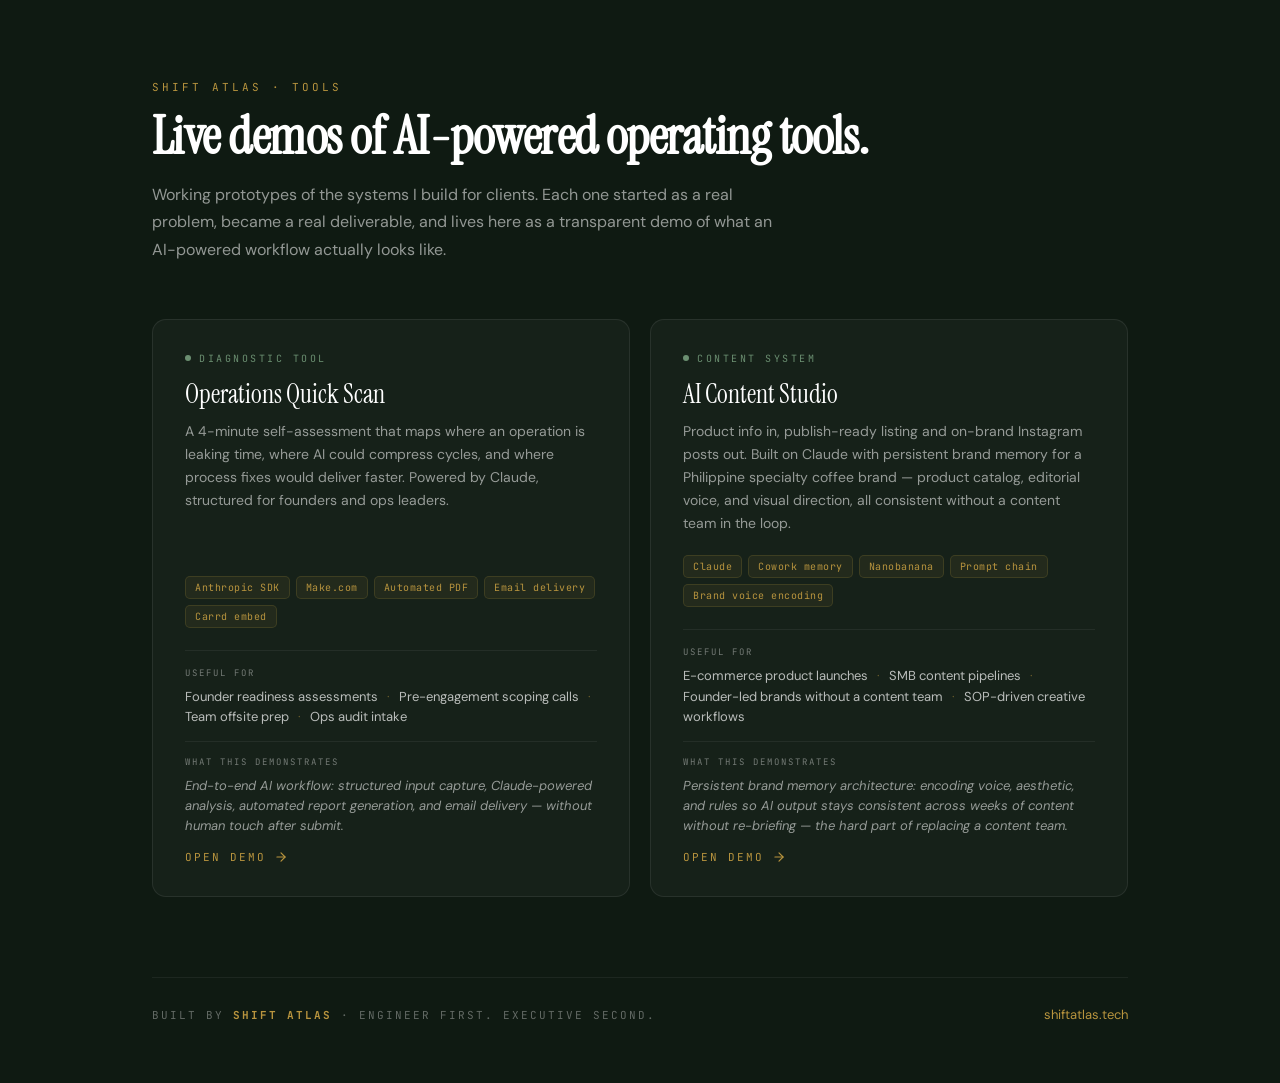
==== index.html @ 4bfd8416 "Add files via upload Add portfolio hub landing page" ====
<!DOCTYPE html>
<html lang="en">
<head>
<meta charset="UTF-8">
<meta name="viewport" content="width=device-width,initial-scale=1.0">
<title>Shift Atlas Tools — Live Demos</title>
<link rel="icon" type="image/png" href="favicon512x512.png">
<meta name="description" content="Live demos of AI-powered tools built by Shift Atlas. Diagnose, design, deliver.">
<link href="https://fonts.googleapis.com/css2?family=Instrument+Serif&family=DM+Sans:wght@400;500;600;700&family=JetBrains+Mono:wght@400;500;600&display=swap" rel="stylesheet">
<style>
*{margin:0;padding:0;box-sizing:border-box;}
html,body{background:#0F1A12;min-height:100vh;}
body{font-family:'DM Sans',sans-serif;color:#fff;-webkit-font-smoothing:antialiased;}

.hub-wrap{max-width:1040px;margin:0 auto;padding:80px 32px 60px;min-height:100vh;display:flex;flex-direction:column;}

/* HEADER */
.hub-head{margin-bottom:56px;}
.hub-tag{font-family:'JetBrains Mono',monospace;font-size:11px;letter-spacing:3px;text-transform:uppercase;color:#B8943E;margin-bottom:14px;}
.hub-title{font-family:'Instrument Serif',Georgia,serif;font-size:clamp(36px,5vw,52px);line-height:1.1;margin-bottom:16px;letter-spacing:-0.01em;}
.hub-sub{font-size:16px;color:rgba(255,255,255,0.55);line-height:1.7;max-width:620px;}

/* GRID */
.hub-grid{display:grid;grid-template-columns:repeat(auto-fit,minmax(320px,1fr));gap:20px;margin-bottom:auto;}

.hub-card{background:rgba(255,255,255,0.03);border:1px solid rgba(255,255,255,0.08);border-radius:14px;padding:32px;text-decoration:none;color:inherit;transition:all 0.25s ease;display:flex;flex-direction:column;position:relative;overflow:hidden;}
.hub-card:hover{background:rgba(255,255,255,0.05);border-color:rgba(184,148,62,0.3);transform:translateY(-2px);}
.hub-card::after{content:'';position:absolute;top:0;left:0;right:0;height:2px;background:linear-gradient(90deg,transparent,#B8943E,transparent);opacity:0;transition:opacity 0.3s;}
.hub-card:hover::after{opacity:0.6;}

.hub-ctag{font-family:'JetBrains Mono',monospace;font-size:10px;letter-spacing:2.5px;text-transform:uppercase;color:#6B8F71;margin-bottom:14px;display:flex;align-items:center;gap:8px;}
.hub-ctag::before{content:'';width:6px;height:6px;border-radius:50%;background:#6B8F71;}

.hub-ctitle{font-family:'Instrument Serif',Georgia,serif;font-size:26px;line-height:1.2;margin-bottom:10px;color:#fff;}
.hub-cdesc{font-size:14px;color:rgba(255,255,255,0.55);line-height:1.65;margin-bottom:20px;flex:1;}

.hub-cstack{display:flex;flex-wrap:wrap;gap:6px;margin-bottom:22px;}
.hub-chip{font-family:'JetBrains Mono',monospace;font-size:10px;background:rgba(184,148,62,0.08);color:#B8943E;padding:4px 9px;border-radius:5px;border:1px solid rgba(184,148,62,0.18);letter-spacing:0.5px;}

.hub-cmeta{margin-bottom:14px;padding-top:16px;border-top:1px solid rgba(255,255,255,0.06);}
.hub-cmeta + .hub-cmeta{padding-top:14px;}
.hub-cmlab{font-family:'JetBrains Mono',monospace;font-size:9px;letter-spacing:2px;text-transform:uppercase;color:rgba(255,255,255,0.4);margin-bottom:8px;}
.hub-cmval{font-size:13px;color:rgba(255,255,255,0.7);line-height:1.55;}
.hub-cmval .dot{color:rgba(184,148,62,0.5);margin:0 6px;}
.hub-cmval.demo{color:rgba(255,255,255,0.55);font-style:italic;}

.hub-clink{font-family:'JetBrains Mono',monospace;font-size:11px;letter-spacing:2px;text-transform:uppercase;color:#B8943E;display:flex;align-items:center;gap:8px;transition:gap 0.2s;}
.hub-card:hover .hub-clink{gap:12px;}
.hub-clink svg{width:14px;height:14px;}

/* FOOTER */
.hub-foot{margin-top:80px;padding-top:28px;border-top:1px solid rgba(255,255,255,0.06);display:flex;justify-content:space-between;align-items:center;flex-wrap:wrap;gap:14px;}
.hub-footl{font-family:'JetBrains Mono',monospace;font-size:11px;letter-spacing:2px;text-transform:uppercase;color:rgba(255,255,255,0.35);}
.hub-footl strong{color:#B8943E;}
.hub-footr{font-size:13px;color:rgba(255,255,255,0.4);}
.hub-footr a{color:#B8943E;text-decoration:none;transition:opacity 0.2s;}
.hub-footr a:hover{opacity:0.8;}

@media(max-width:640px){
  .hub-wrap{padding:48px 24px 40px;}
  .hub-head{margin-bottom:40px;}
  .hub-grid{grid-template-columns:1fr;}
  .hub-card{padding:28px 24px;}
}
</style>
</head>
<body>

<div class="hub-wrap">

  <div class="hub-head">
    <div class="hub-tag">Shift Atlas · Tools</div>
    <h1 class="hub-title">Live demos of AI-powered operating tools.</h1>
    <p class="hub-sub">Working prototypes of the systems I build for clients. Each one started as a real problem, became a real deliverable, and lives here as a transparent demo of what an AI-powered workflow actually looks like.</p>
  </div>

  <div class="hub-grid">

    <a href="quickscan/" class="hub-card">
      <div class="hub-ctag">Diagnostic Tool</div>
      <div class="hub-ctitle">Operations Quick Scan</div>
      <div class="hub-cdesc">A 4-minute self-assessment that maps where an operation is leaking time, where AI could compress cycles, and where process fixes would deliver faster. Powered by Claude, structured for founders and ops leaders.</div>
      <div class="hub-cstack">
        <span class="hub-chip">Anthropic SDK</span>
        <span class="hub-chip">Make.com</span>
        <span class="hub-chip">Automated PDF</span>
        <span class="hub-chip">Email delivery</span>
        <span class="hub-chip">Carrd embed</span>
      </div>
      <div class="hub-cmeta">
        <div class="hub-cmlab">Useful for</div>
        <div class="hub-cmval">Founder readiness assessments <span class="dot">·</span> Pre-engagement scoping calls <span class="dot">·</span> Team offsite prep <span class="dot">·</span> Ops audit intake</div>
      </div>
      <div class="hub-cmeta">
        <div class="hub-cmlab">What this demonstrates</div>
        <div class="hub-cmval demo">End-to-end AI workflow: structured input capture, Claude-powered analysis, automated report generation, and email delivery — without human touch after submit.</div>
      </div>
      <div class="hub-clink">
        Open Demo
        <svg viewBox="0 0 24 24" fill="none" stroke="currentColor" stroke-width="2" stroke-linecap="round" stroke-linejoin="round"><line x1="5" y1="12" x2="19" y2="12"/><polyline points="12 5 19 12 12 19"/></svg>
      </div>
    </a>

    <a href="content-studio/" class="hub-card">
      <div class="hub-ctag">Content System</div>
      <div class="hub-ctitle">AI Content Studio</div>
      <div class="hub-cdesc">Product info in, publish-ready listing and on-brand Instagram posts out. Built on Claude with persistent brand memory for a Philippine specialty coffee brand — product catalog, editorial voice, and visual direction, all consistent without a content team in the loop.</div>
      <div class="hub-cstack">
        <span class="hub-chip">Claude</span>
        <span class="hub-chip">Cowork memory</span>
        <span class="hub-chip">Nanobanana</span>
        <span class="hub-chip">Prompt chain</span>
        <span class="hub-chip">Brand voice encoding</span>
      </div>
      <div class="hub-cmeta">
        <div class="hub-cmlab">Useful for</div>
        <div class="hub-cmval">E-commerce product launches <span class="dot">·</span> SMB content pipelines <span class="dot">·</span> Founder-led brands without a content team <span class="dot">·</span> SOP-driven creative workflows</div>
      </div>
      <div class="hub-cmeta">
        <div class="hub-cmlab">What this demonstrates</div>
        <div class="hub-cmval demo">Persistent brand memory architecture: encoding voice, aesthetic, and rules so AI output stays consistent across weeks of content without re-briefing — the hard part of replacing a content team.</div>
      </div>
      <div class="hub-clink">
        Open Demo
        <svg viewBox="0 0 24 24" fill="none" stroke="currentColor" stroke-width="2" stroke-linecap="round" stroke-linejoin="round"><line x1="5" y1="12" x2="19" y2="12"/><polyline points="12 5 19 12 12 19"/></svg>
      </div>
    </a>

  </div>

  <div class="hub-foot">
    <div class="hub-footl">Built by <strong>Shift Atlas</strong> · Engineer first. Executive second.</div>
    <div class="hub-footr"><a href="https://shiftatlas.tech" target="_blank">shiftatlas.tech</a></div>
  </div>

</div>

</body>
</html>
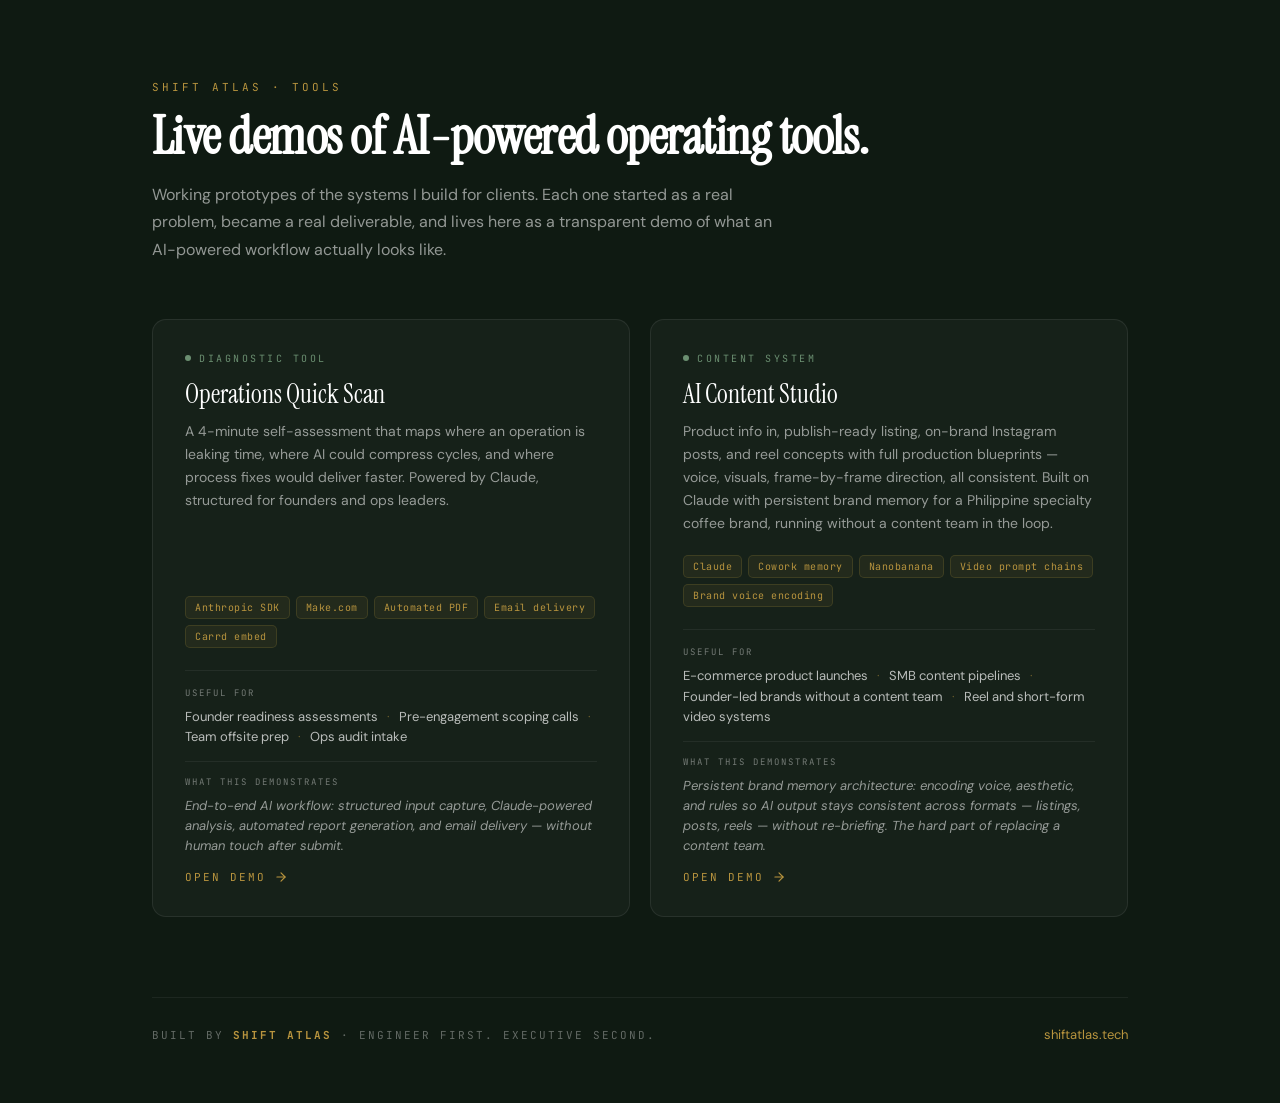
==== commit 3a8d1553: "Add files via upload Update Content Studio description to include reels capability" ====
--- a/index.html
+++ b/index.html
@@ -104,21 +104,21 @@
     <a href="content-studio/" class="hub-card">
       <div class="hub-ctag">Content System</div>
       <div class="hub-ctitle">AI Content Studio</div>
-      <div class="hub-cdesc">Product info in, publish-ready listing and on-brand Instagram posts out. Built on Claude with persistent brand memory for a Philippine specialty coffee brand — product catalog, editorial voice, and visual direction, all consistent without a content team in the loop.</div>
+      <div class="hub-cdesc">Product info in, publish-ready listing, on-brand Instagram posts, and reel concepts with full production blueprints — voice, visuals, frame-by-frame direction, all consistent. Built on Claude with persistent brand memory for a Philippine specialty coffee brand, running without a content team in the loop.</div>
       <div class="hub-cstack">
         <span class="hub-chip">Claude</span>
         <span class="hub-chip">Cowork memory</span>
         <span class="hub-chip">Nanobanana</span>
-        <span class="hub-chip">Prompt chain</span>
+        <span class="hub-chip">Video prompt chains</span>
         <span class="hub-chip">Brand voice encoding</span>
       </div>
       <div class="hub-cmeta">
         <div class="hub-cmlab">Useful for</div>
-        <div class="hub-cmval">E-commerce product launches <span class="dot">·</span> SMB content pipelines <span class="dot">·</span> Founder-led brands without a content team <span class="dot">·</span> SOP-driven creative workflows</div>
+        <div class="hub-cmval">E-commerce product launches <span class="dot">·</span> SMB content pipelines <span class="dot">·</span> Founder-led brands without a content team <span class="dot">·</span> Reel and short-form video systems</div>
       </div>
       <div class="hub-cmeta">
         <div class="hub-cmlab">What this demonstrates</div>
-        <div class="hub-cmval demo">Persistent brand memory architecture: encoding voice, aesthetic, and rules so AI output stays consistent across weeks of content without re-briefing — the hard part of replacing a content team.</div>
+        <div class="hub-cmval demo">Persistent brand memory architecture: encoding voice, aesthetic, and rules so AI output stays consistent across formats — listings, posts, reels — without re-briefing. The hard part of replacing a content team.</div>
       </div>
       <div class="hub-clink">
         Open Demo
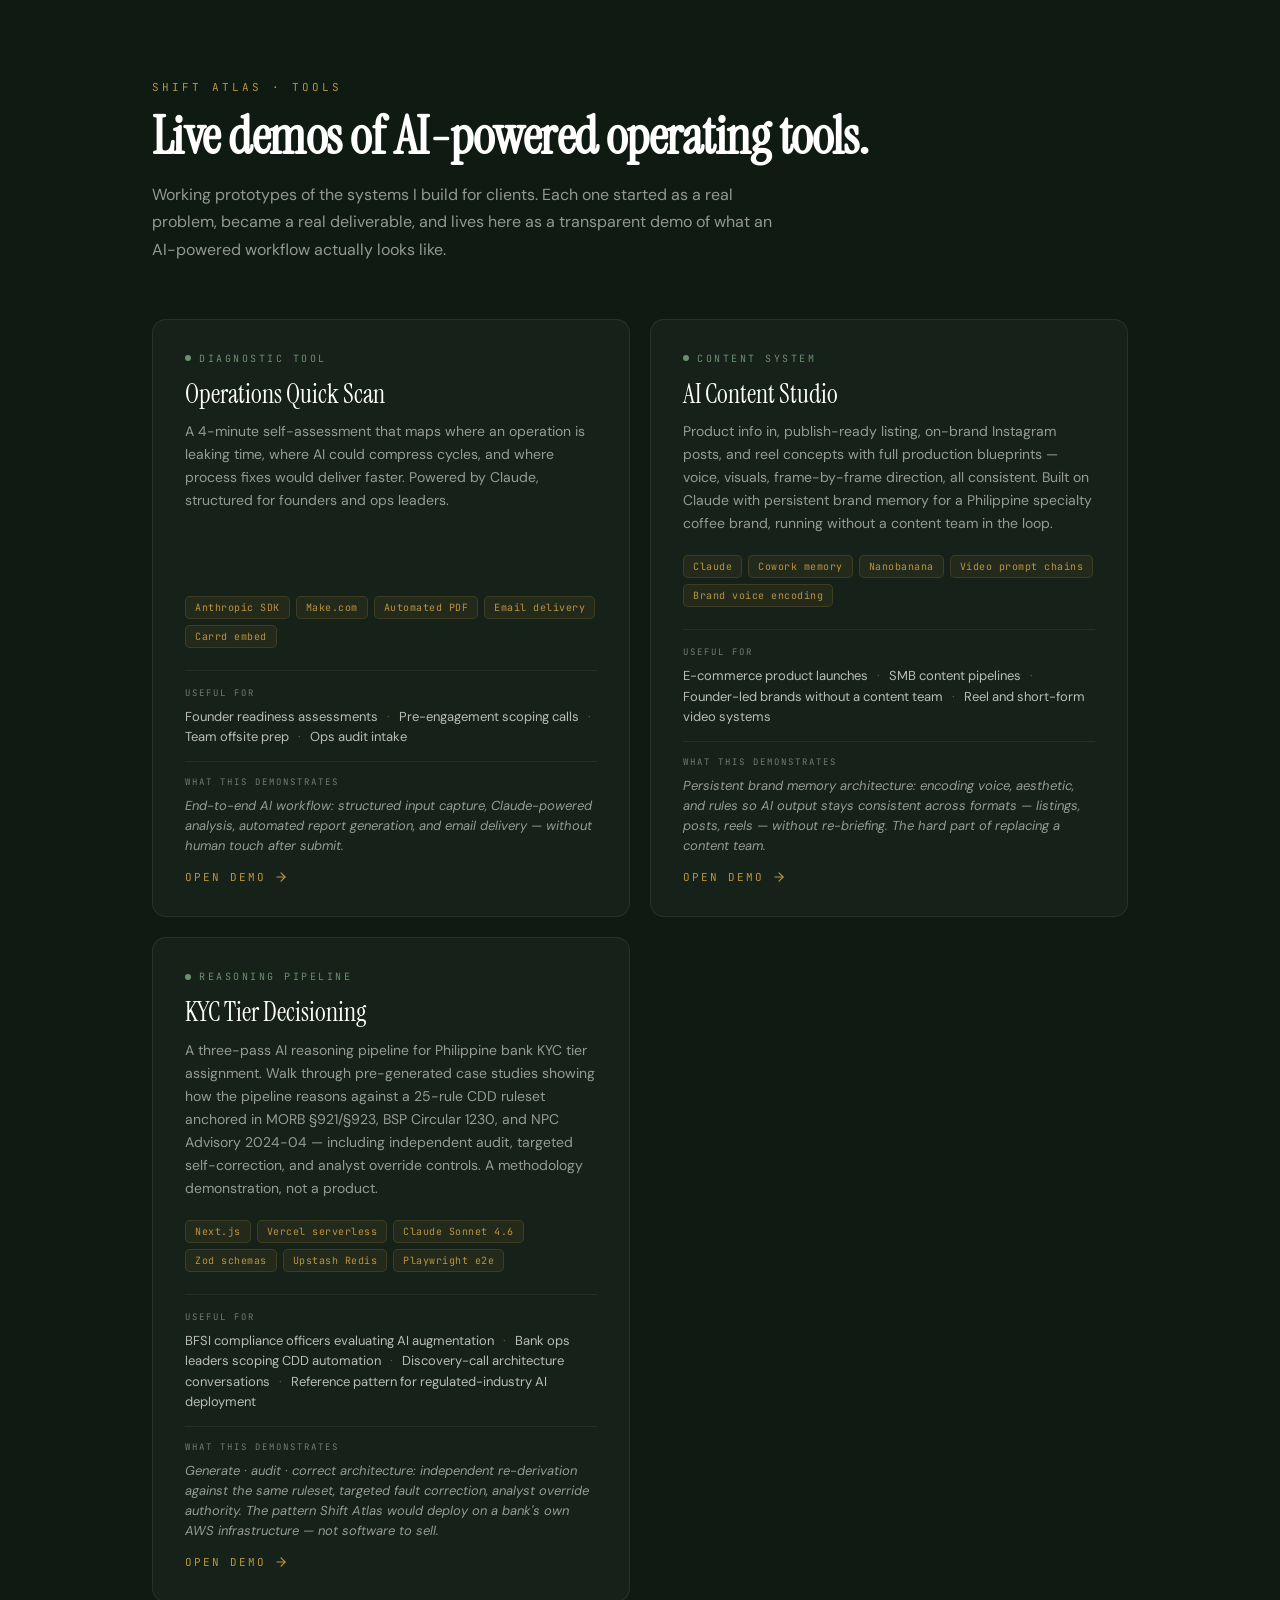
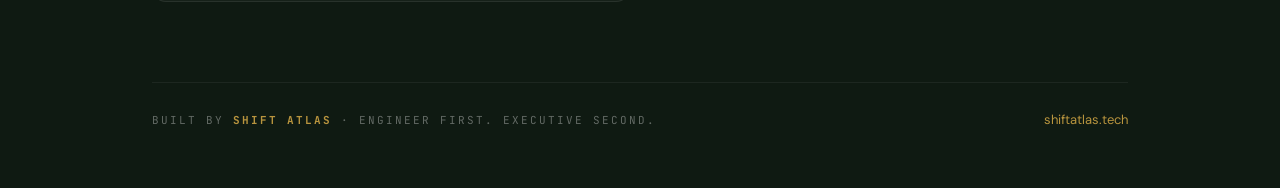
==== commit 63f9f2e1: "Update index.html Added KYC" ====
--- a/index.html
+++ b/index.html
@@ -126,6 +126,32 @@
       </div>
     </a>
 
+    <a href="https://kyc.shiftatlas.tech/" target="_blank" rel="noopener" class="hub-card">
+      <div class="hub-ctag">Reasoning Pipeline</div>
+      <div class="hub-ctitle">KYC Tier Decisioning</div>
+      <div class="hub-cdesc">A three-pass AI reasoning pipeline for Philippine bank KYC tier assignment. Walk through pre-generated case studies showing how the pipeline reasons against a 25-rule CDD ruleset anchored in MORB &sect;921/&sect;923, BSP Circular 1230, and NPC Advisory 2024-04 — including independent audit, targeted self-correction, and analyst override controls. A methodology demonstration, not a product.</div>
+      <div class="hub-cstack">
+        <span class="hub-chip">Next.js</span>
+        <span class="hub-chip">Vercel serverless</span>
+        <span class="hub-chip">Claude Sonnet 4.6</span>
+        <span class="hub-chip">Zod schemas</span>
+        <span class="hub-chip">Upstash Redis</span>
+        <span class="hub-chip">Playwright e2e</span>
+      </div>
+      <div class="hub-cmeta">
+        <div class="hub-cmlab">Useful for</div>
+        <div class="hub-cmval">BFSI compliance officers evaluating AI augmentation <span class="dot">·</span> Bank ops leaders scoping CDD automation <span class="dot">·</span> Discovery-call architecture conversations <span class="dot">·</span> Reference pattern for regulated-industry AI deployment</div>
+      </div>
+      <div class="hub-cmeta">
+        <div class="hub-cmlab">What this demonstrates</div>
+        <div class="hub-cmval demo">Generate &middot; audit &middot; correct architecture: independent re-derivation against the same ruleset, targeted fault correction, analyst override authority. The pattern Shift Atlas would deploy on a bank's own AWS infrastructure — not software to sell.</div>
+      </div>
+      <div class="hub-clink">
+        Open Demo
+        <svg viewBox="0 0 24 24" fill="none" stroke="currentColor" stroke-width="2" stroke-linecap="round" stroke-linejoin="round"><line x1="5" y1="12" x2="19" y2="12"/><polyline points="12 5 19 12 12 19"/></svg>
+      </div>
+    </a>
+
   </div>
 
   <div class="hub-foot">
